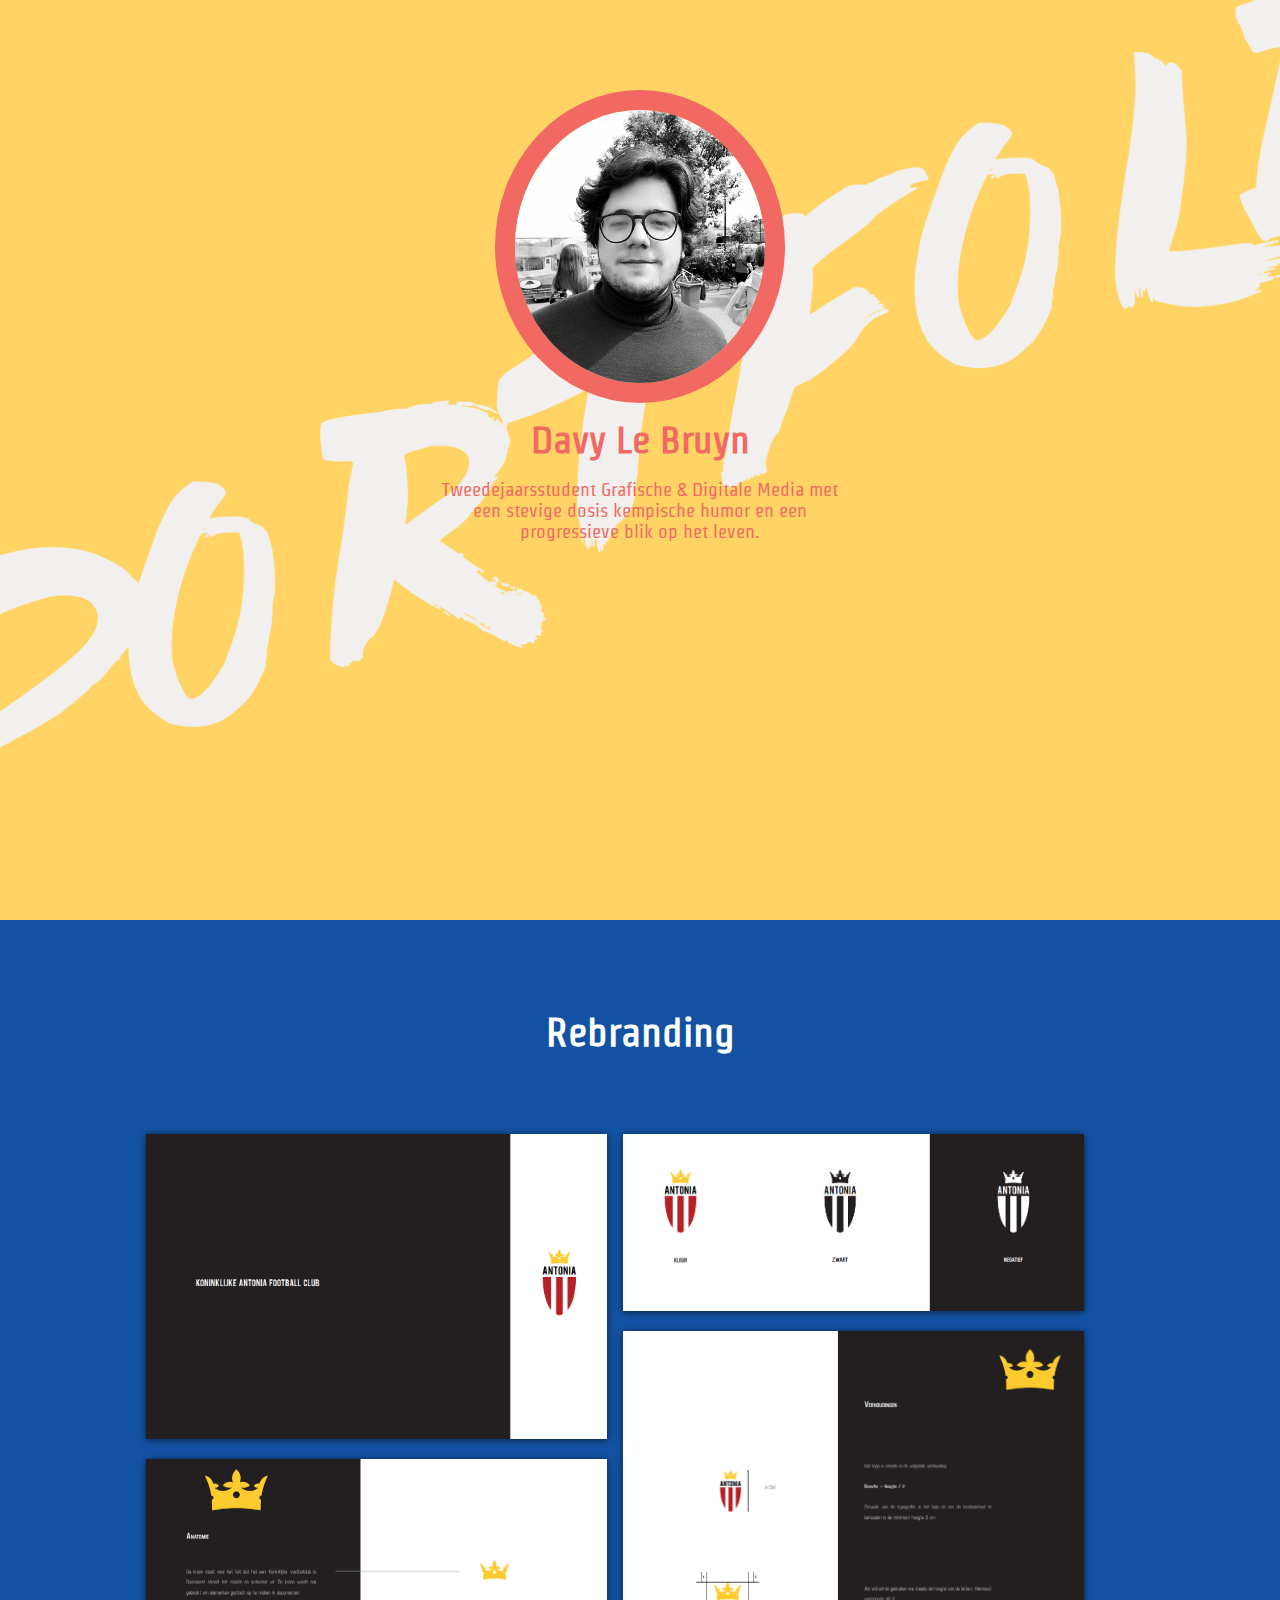
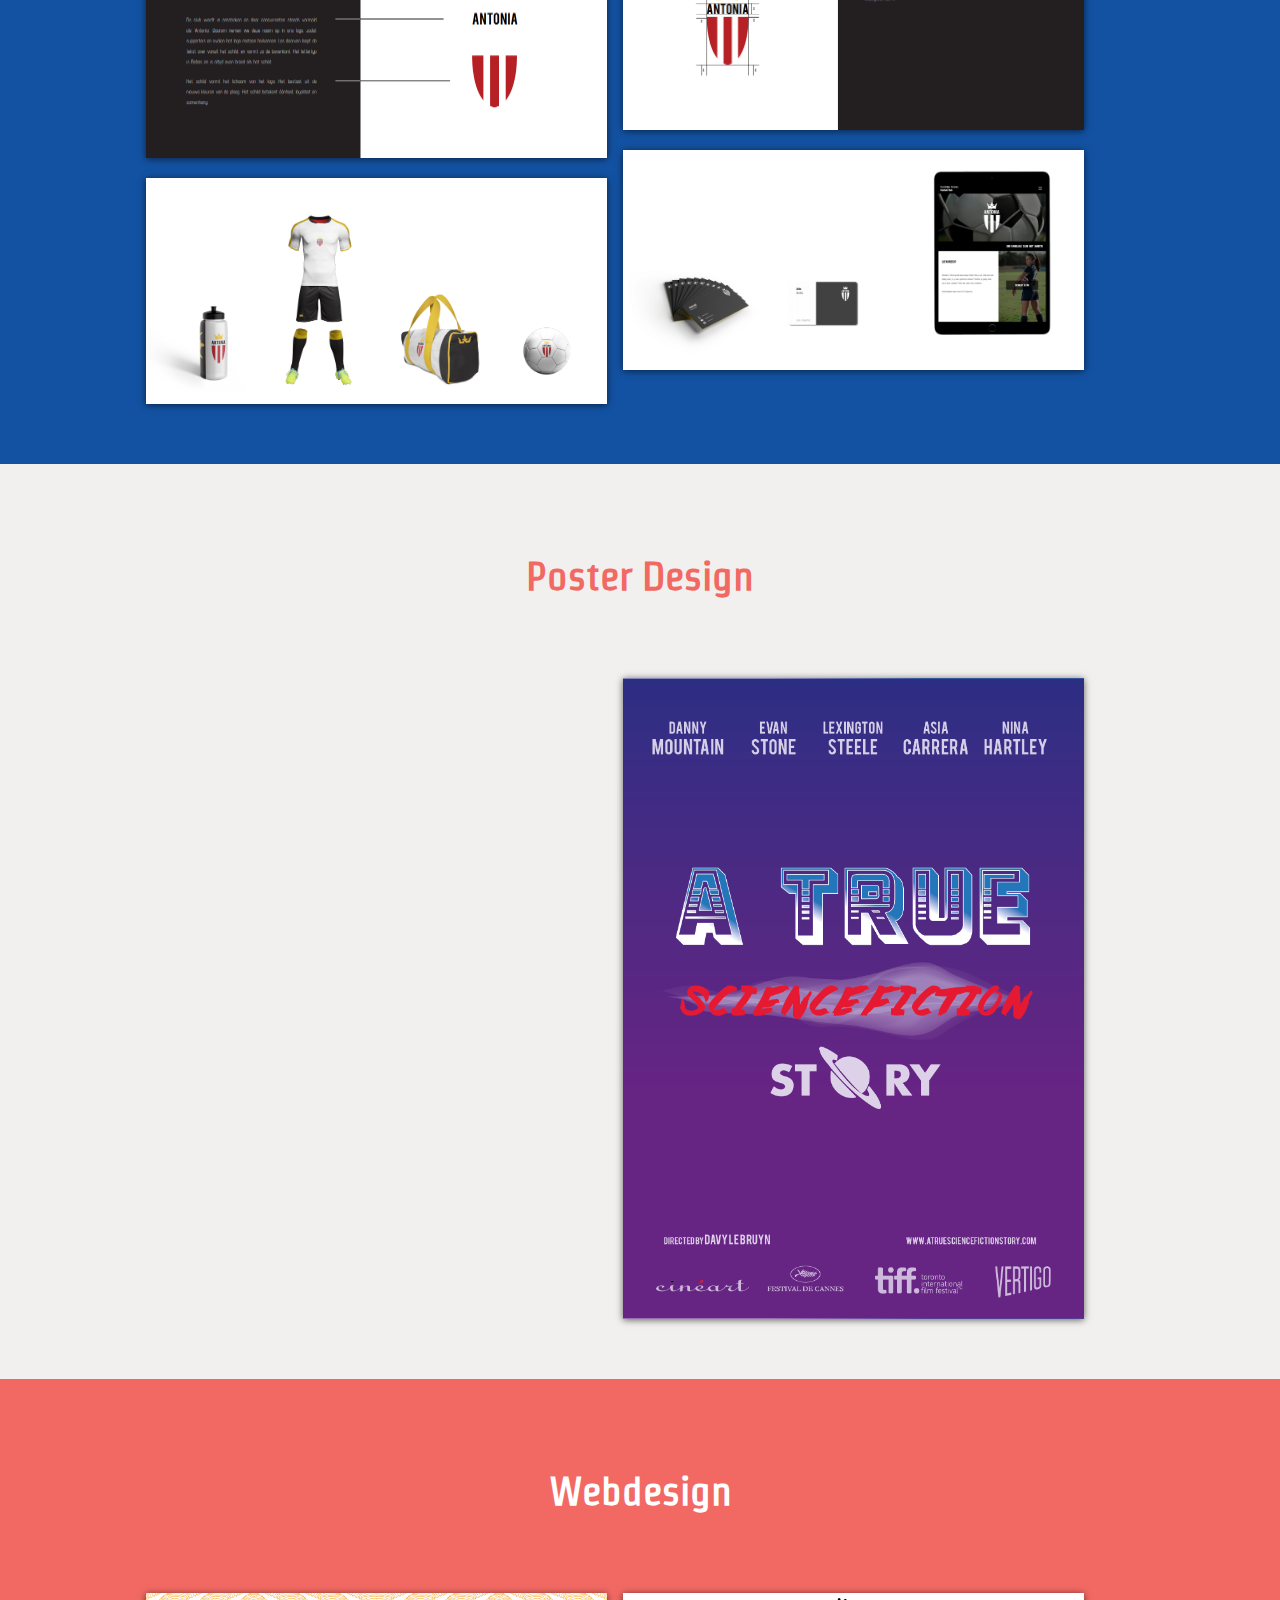
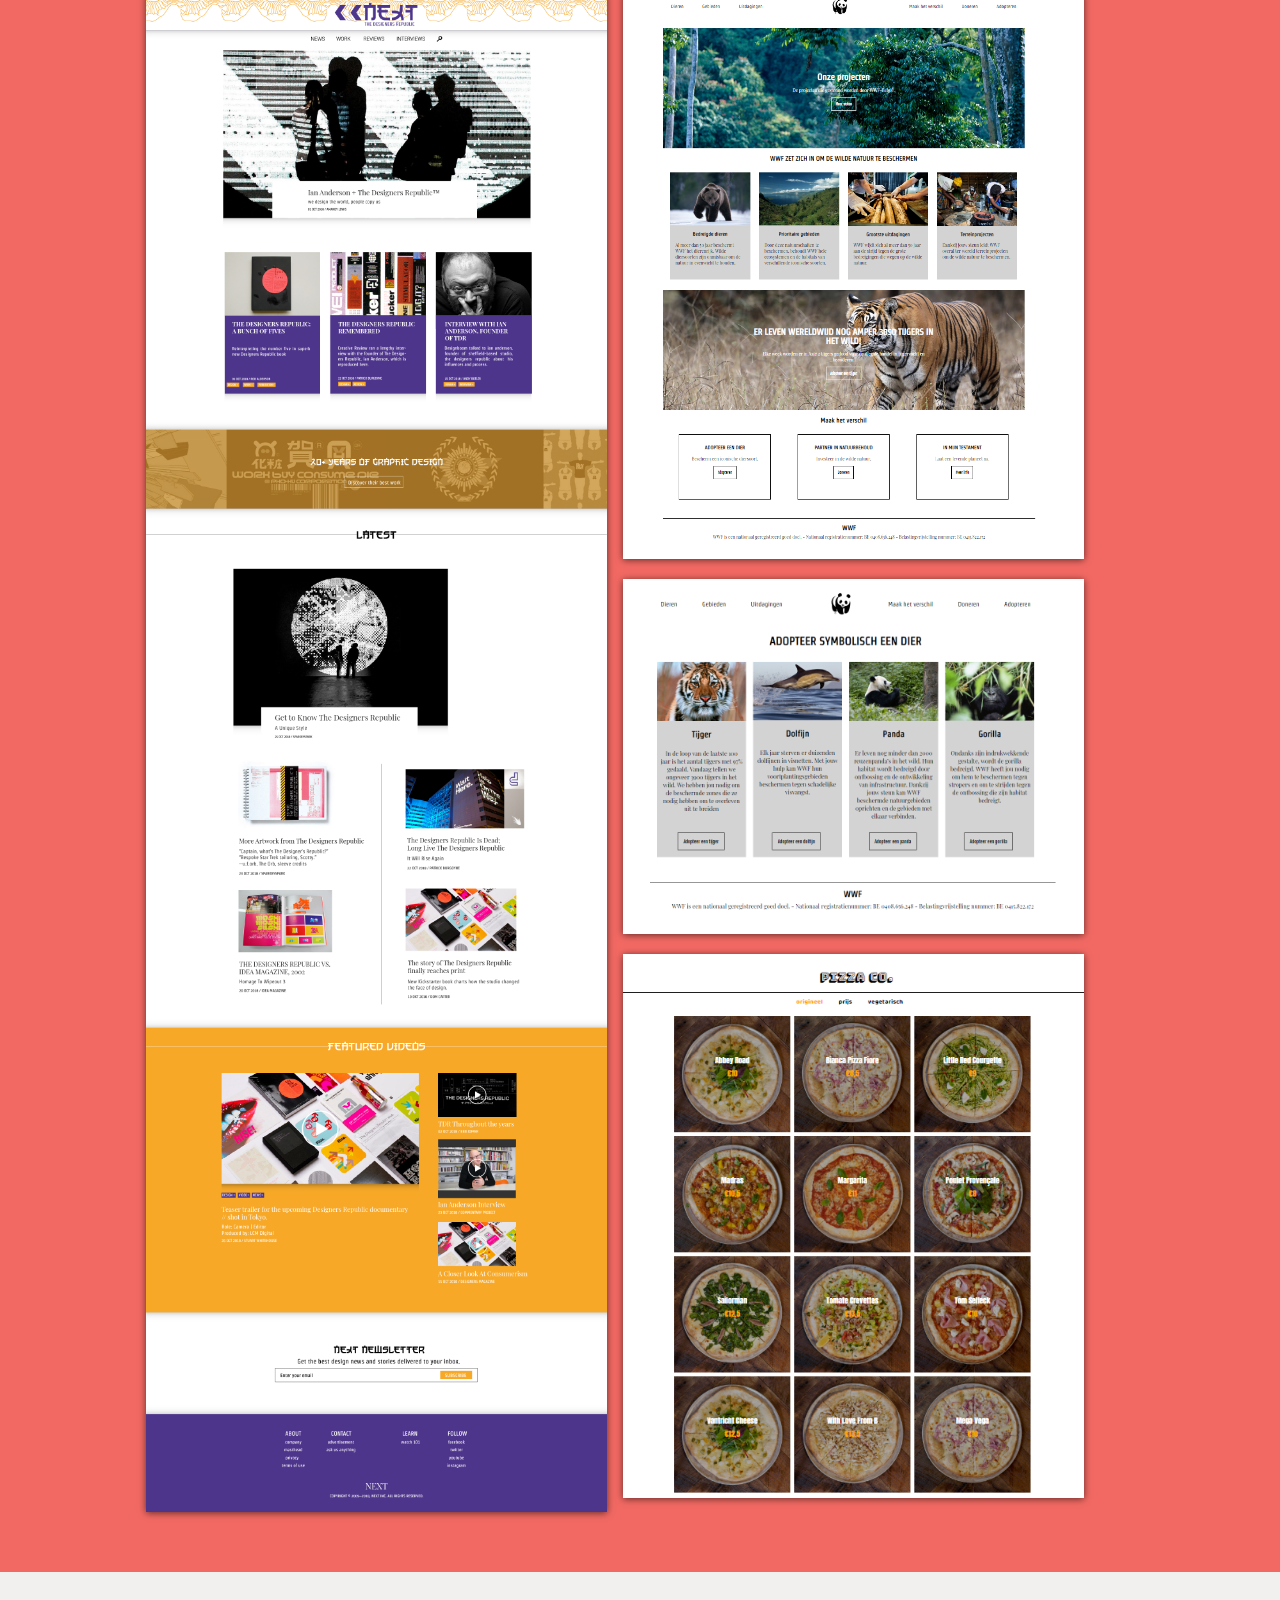
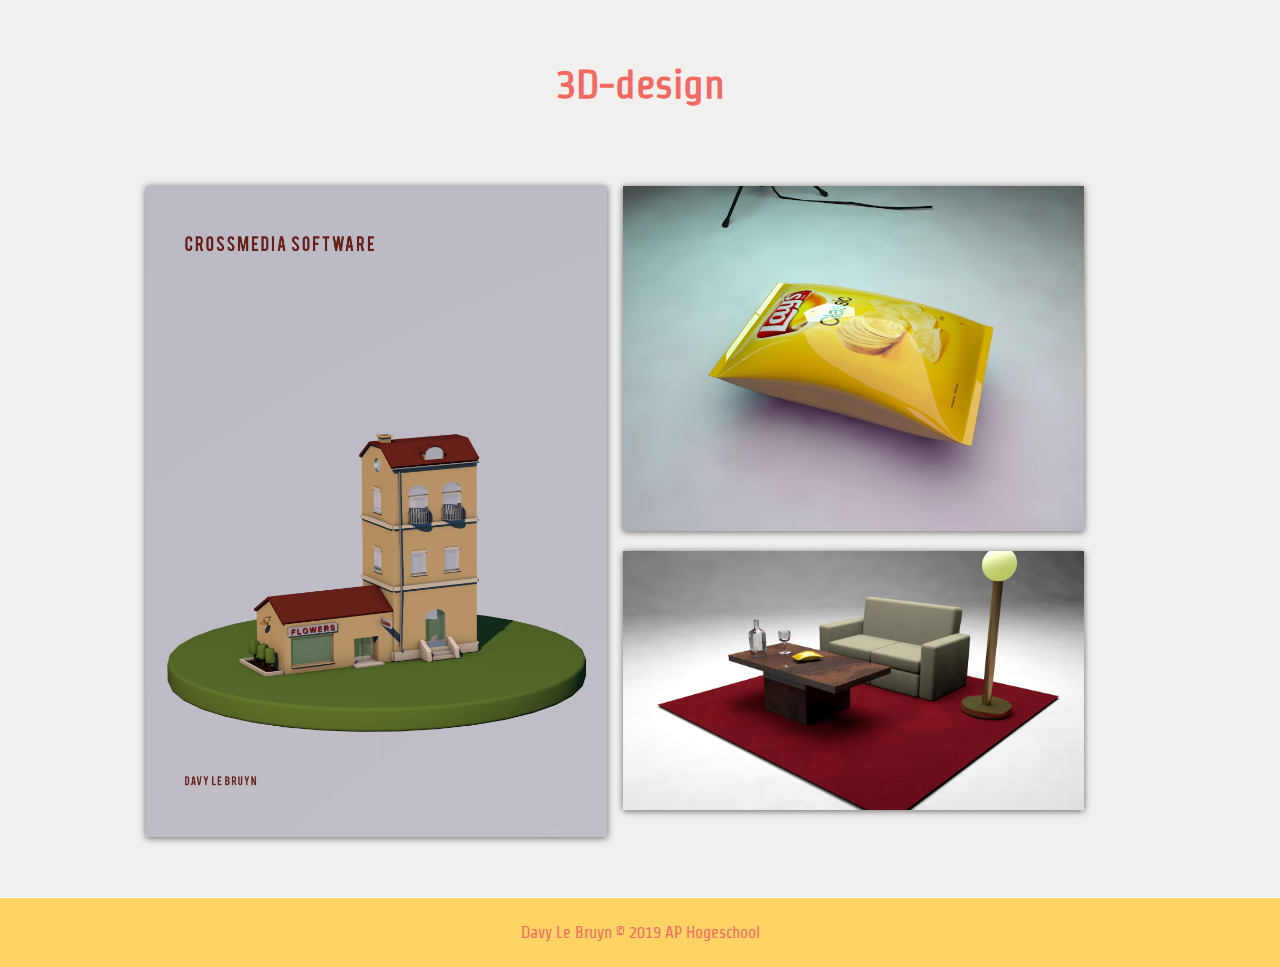
==== index.html @ 3d8a5cb6 "Initial commit" ====
<!DOCTYPE html>
<html lang="en">
    <head>
        <meta charset="UTF-8">
        <title>Index</title>

        <link rel="stylesheet" href="css/style.css">
        <link href="https://fonts.googleapis.com/css?family=Playfair+Display|Strait" rel="stylesheet">
        <link rel="stylesheet" type="text/css" media="screen" href="http://cdnjs.cloudflare.com/ajax/libs/fancybox/1.3.4/jquery.fancybox-1.3.4.css" />
        <style type="text/css">
            a.fancybox img {
                border: none;
                box-shadow: 0 1px 7px rgba(0,0,0,0.6);
            } 
        </style>
    </head>
    <body>

        <div class="header">
            <div class="contact">
                <img src="img/Foto.jpg" alt="">
                <div class="about">
                    <h1>Davy Le Bruyn</h1>
                    <p>Tweedejaarsstudent Grafische &amp; Digitale Media met een stevige dosis kempische humor en een progressieve blik op het leven.</p>
                </div>
            </div>
        </div>

        <div class="item blue">
            <h3>Rebranding</h3>
            <div class="row">
                <div class="column">
                    <img src="img/Rebranding_Antonia_1.PNG" alt="" class="fancybox">
                    <img src="img/Rebranding_Antonia_2.PNG" alt="" class="fancybox">
                    <img src="img/Rebranding_Antonia_5.PNG" alt="" class="fancybox">
                </div>
                <div class="column">
                    <img src="img/Rebranding_Antonia_3.PNG" alt="" class="fancybox">
                    <img src="img/Rebranding_Antonia_4.PNG" alt="" class="fancybox">
                    <img src="img/Rebranding_Antonia_6.PNG" alt="" class="fancybox">
                </div>
            </div>
        </div>

        <div class="item grey">
            <h3>Poster Design</h3>
            <div class="row">
                <div class="column">
                    <img src="img/Poster_illustratief.png" alt="" class="fancybox">
                </div>
                <div class="column">
                    <img src="img/Poster_typografisch.png" alt="" class="fancybox">
                </div>
            </div>
        </div>

        <div class="item orange">
            <h3>Webdesign</h3>
            <div class="row">
                <div class="column">
                    <img src="img/site_next.png" alt="" class="fancybox">
                </div>
                <div class="column">
                    <img src="img/site_wwf.png" alt="" class="fancybox"> 
                    <img src="img/site_wwf2.png" alt="" class="fancybox">
                    <img src="img/site_pizzaco.PNG" alt="" class="fancybox">
                </div>
            </div>
        </div>

        <div class="item grey">
            <h3>3D-design</h3>
            <div class="row">
                <div class="column">
                    <img src="img/3D_Modeling_1.png" alt="" class="fancybox">
                </div>
                <div class="column">
                    <img src="img/3D_Modeling_2.jpg" alt="" class="fancybox">
                    <img src="img/3D_Modeling_3.jpg" alt="" class="fancybox">
                </div>
            </div>
        </div>

        <div class="footer yellow">
            <p>Davy Le Bruyn &copy; 2019 AP Hogeschool</p>
        </div>

        <script type="text/javascript" src="http://code.jquery.com/jquery-1.11.0.min.js"></script>
        <script type="text/javascript" src="http://code.jquery.com/jquery-migrate-1.2.1.min.js"></script>
        <script type="text/javascript" src="http://cdnjs.cloudflare.com/ajax/libs/fancybox/1.3.4/jquery.fancybox-1.3.4.pack.min.js"></script>
        <script type="text/javascript">
            $(function($){
                var addToAll = false;
                var gallery = true;
                var titlePosition = 'inside';
                $(addToAll ? 'img' : 'img.fancybox').each(function(){
                    var $this = $(this);
                    var title = $this.attr('title');
                    var src = $this.attr('data-big') || $this.attr('src');
                    var a = $('<a href="#" class="fancybox"></a>').attr('href', src).attr('title', title);
                    $this.wrap(a);
                });
                if (gallery)
                    $('a.fancybox').attr('rel', 'fancyboxgallery');
                $('a.fancybox').fancybox({
                    titlePosition: titlePosition
                });
            });
            $.noConflict();
        </script>

    </body>
</html>
---- css/style.css ----
body {
    width: 100%;
    height: auto;
    background-color: white;
    margin: 0;
}

h1, h2 {
    font-family: 'Strait', sans-serif;
    margin: 10px 0;
    color: firebrick;
}

.item h3 {
    font-family: 'Strait', sans-serif;
    font-size: 250%;
    padding-bottom: 30px;
}

p, a {
    font-family: 'Strait', sans-serif;
}

.header {
    text-align: center;
    font-size: 120%;
    padding: 10px;
    height: 100vh;
    background-color: #FFD464;
    color: #F26963;
    background-image: url(portfolio.png);
    background-size: cover;
}

.header h1 {
    color: #F26963;
}

.contact {
    text-align: center;
    max-width: 400px;
    margin: 80px auto;
}

.contact img {
    width: 250px;
    height: auto;
    border-radius: 50%;
    border: 20px solid #F26963;
}

.contact img:hover {
    transform: scale(1.05);
    cursor: pointer;
}

.item {
    text-align: center;
    padding: 50px 0;
}

.row {
    display: flex;
    flex-wrap: wrap;
    padding: 0 4px;
    width: 80%;
    margin: 0 auto;
}

.column {
    flex: 45%;
    max-width: 45%;
    padding: 0px 8px;
}

.column img {
    margin-top 8px;
    vertical-align: middle;
    max-width: 100%;
    height: auto;
    margin: 10px;
}

.column img:hover {
    transform: scale(1.02);
    cursor: pointer;
}


.orange {
    background-color: #F26963;
    color: white;
}

.grey {
    background-color: #F1F0EE;
    color: #F26963;
}

.blue {
    background-color: #1352A2;
    color: white;
}

.yellow {
    background-color: #FFD464;
    color: white;
}

.footer {
    text-align: center;
    border-top: 1px solid white;
    padding: 10px;
    margin: 0;
    color: #F26963;
}

@media screen and (max-width: 600px) {
    .column {
        flex: 100%;
        max-width: 100%;
    }
}
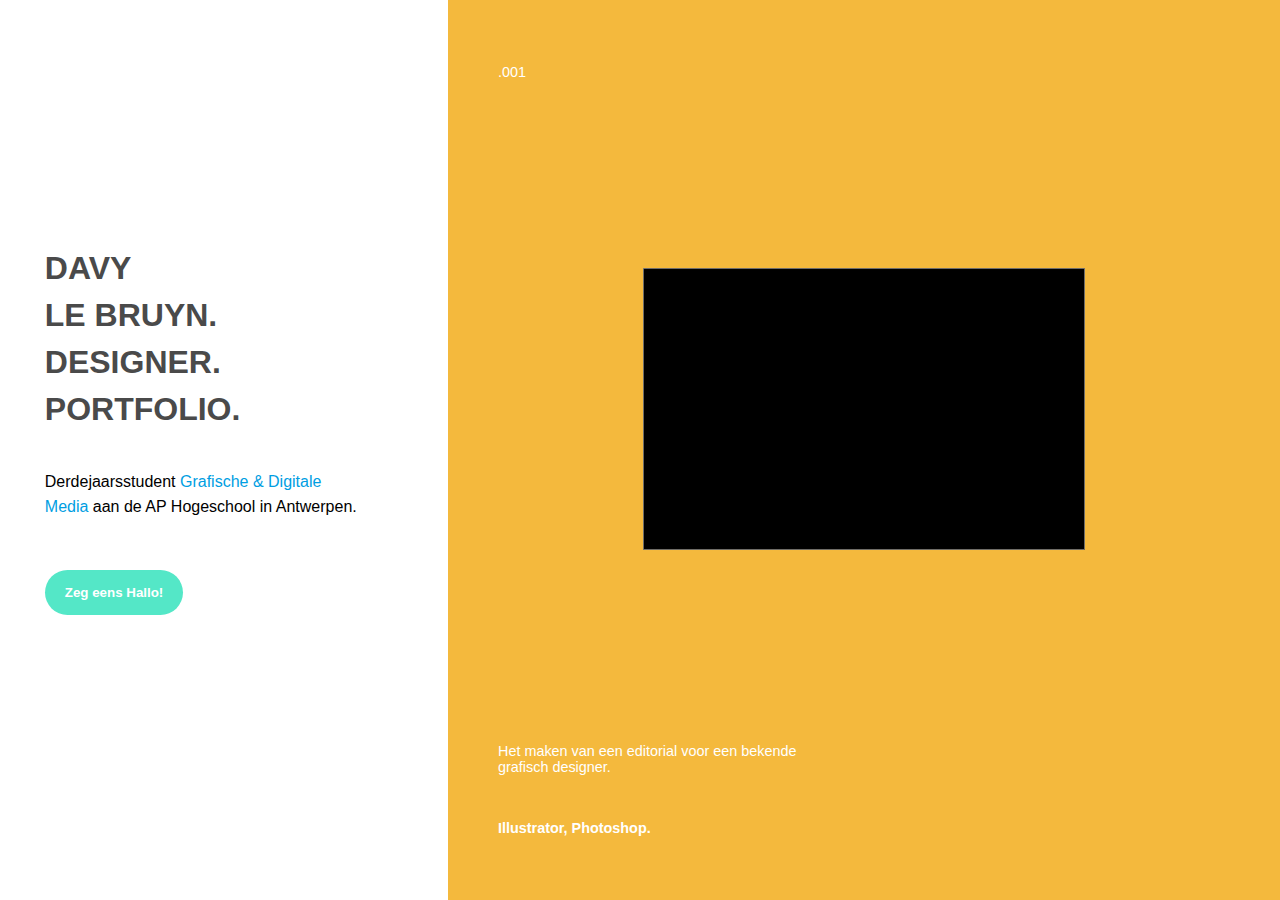
==== commit d59b1314: "Kleine aanpassingen" ====
--- a/index.html
+++ b/index.html
@@ -2,112 +2,187 @@
 <html lang="en">
     <head>
         <meta charset="UTF-8">
-        <title>Index</title>
+        <title>Portfolio</title>
+        <meta name="viewport" content="width=device-width, initial-scale=1.0">
 
+
+        <meta property="og:image" content="img/icon.ico" />
+        <meta property="og:description" content="Portfolio van Davy Le Bruyn, derdejaarsstudent Grafische & Digitale Media aan de AP Hogeschool in Antwerpen." />
+        <meta property="og:url"content="https://davylebruyn.github.io/" />
+        <meta property="og:title" content="Portfolio Davy Le Bruyn" />
+
+
+        <link rel="stylesheet" href="css/reset.css">
         <link rel="stylesheet" href="css/style.css">
-        <link href="https://fonts.googleapis.com/css?family=Playfair+Display|Strait" rel="stylesheet">
-        <link rel="stylesheet" type="text/css" media="screen" href="http://cdnjs.cloudflare.com/ajax/libs/fancybox/1.3.4/jquery.fancybox-1.3.4.css" />
-        <style type="text/css">
-            a.fancybox img {
-                border: none;
-                box-shadow: 0 1px 7px rgba(0,0,0,0.6);
-            } 
-        </style>
+        <link rel="stylesheet" href="https://use.typekit.net/ezg6evg.css">
+        <link rel="icon" href="img/icon.ico">
+
     </head>
     <body>
+        <main class="grid-container">
+            <div class="white grid-container-height">
 
-        <div class="header">
-            <div class="contact">
-                <img src="img/Foto.jpg" alt="">
-                <div class="about">
-                    <h1>Davy Le Bruyn</h1>
-                    <p>Tweedejaarsstudent Grafische &amp; Digitale Media met een stevige dosis kempische humor en een progressieve blik op het leven.</p>
-                </div>
+                <!--ABOUT-->
+                <section id="about">
+                    <div class="content">
+                        <h1>DAVY</h1>
+                        <h1>LE BRUYN.</h1>
+                        <h1>DESIGNER.</h1>
+                        <h1>PORTFOLIO.</h1>
+                        <br>
+                        <br>
+                        <p>Derdejaarsstudent <a href="https://www.ap.be/opleiding/crossmedia-ontwerp">Grafische &amp; Digitale Media</a> aan de AP Hogeschool in Antwerpen.</p>
+                        <br>
+                        <br>
+                        <a href="mailto:davy.lebruyn@student.ap.be"><button class="tourqoise mail" title="davy.lebruyn@student.ap.be">Zeg eens Hallo!</button></a>
+                    </div>
+                </section>
+
             </div>
-        </div>
 
-        <div class="item blue">
-            <h3>Rebranding</h3>
-            <div class="row">
-                <div class="column">
-                    <img src="img/Rebranding_Antonia_1.PNG" alt="" class="fancybox">
-                    <img src="img/Rebranding_Antonia_2.PNG" alt="" class="fancybox">
-                    <img src="img/Rebranding_Antonia_5.PNG" alt="" class="fancybox">
-                </div>
-                <div class="column">
-                    <img src="img/Rebranding_Antonia_3.PNG" alt="" class="fancybox">
-                    <img src="img/Rebranding_Antonia_4.PNG" alt="" class="fancybox">
-                    <img src="img/Rebranding_Antonia_6.PNG" alt="" class="fancybox">
-                </div>
+            <div class="overflow grid-container-height">
+
+                <!--ITEM 1-->
+                <section class="item yellow">
+                    <p class="number">.001</p>
+                    <div class="info-container">
+                        <p>Het maken van een editorial voor een bekende grafisch designer.</p>
+                        <br>
+                        <p class="sm">Illustrator, Photoshop.</p>
+                    </div>
+                    <div class="macbook-container">
+                        <div class="site-img">
+                            <img src="img/site-next.png" alt="">
+                        </div>
+                    </div>
+                </section>
+
+                <!--ITEM 2-->
+                <section class="item blue">
+                    <p class="number">.002</p>
+                    <div class="info-container">
+                        <p>Het vernieuwen van een bestaande website.</p>
+                        <br>
+                        <p class="sm">HTML, CSS.</p>
+                    </div>
+                    <div class="macbook-container">
+                        <div class="site-img">
+                            <img src="img/site-wwf.png" alt="">
+                        </div>
+                    </div>
+                </section>
+
+                <!--ITEM 3-->
+                <section class="item green">
+                    <p class="number">.003</p>
+                    <div class="info-container">
+                        <p>Een volledig functionerende Node.js applicatie.</p>
+                        <br>
+                        <p class="sm">Node.js, Javascript, HTML, CSS.</p>
+                    </div>
+                    <div class="img-container-1"></div>
+                </section>
+
+                <!--ITEM 4-->
+                <section class="item grey">
+                    <p class="number">.004</p>
+                    <div class="info-container">
+                        <p>Een poster voor de bloemenbeurs "Fleur Amour" in de grafische stijl Memphis Group.</p>
+                        <br>
+                        <p class="sm">Illustrator.</p>
+                    </div>
+                    <div class="img-container-2"></div>
+                </section>                   
+
+                <!--ITEM 5-->
+                <section class="item tourqoise">
+                    <p class="number">.005</p>
+                    <div class="info-container">
+                        <p>Een poster voor een grafische conventie genaamd Gravity.</p>
+                        <br>
+                        <p class="sm">After Effects, Photoshop, Illustrator.</p>
+                    </div>
+                    <div class="img-container-3"></div>
+                </section>
+
+                <!--ITEM 6-->
+                <section class="item light-blue">
+                    <p class="number">.006</p>
+                    <div class="info-container">
+                        <p>Infographic met zelf geturfde data.</p>
+                        <br>
+                        <p class="sm">Illustrator.</p>
+                    </div>
+                    <div class="macbook-container">
+                        <div class="site-img">
+                            <img src="img/infographic.png" alt="">
+                        </div>
+                    </div>
+                </section> 
+
+                <!--ITEM 1-->
+                <section class="item rose">
+                    <p class="number">.007</p>
+                    <div class="info-container">
+                        <p>Geanimeerde lyric video.</p>
+                        <br>
+                        <p class="sm">Illustrator, After Effects.</p>
+                    </div>
+                    <div class="macbook-container">
+                        <div class="site-img hidden">
+                            <video controls>
+                                <source src="img/lyric-video.mp4" type="video/mp4">
+                                Your browser does not support the video tag.
+                            </video>
+                        </div>
+                    </div> 
+                </section>
+
+                <!--SKILLS-->
+                <section class="light-grey">
+                    <div class="skillset">
+                        <h1 class="color">Skillset.</h1>
+
+                        <p>HTML, CSS.</p>
+                        <div class="skills">
+                            <div class="html level"></div>
+                        </div>
+
+                        <p>JavaScript.</p>
+                        <div class="skills">
+                            <div class="javascript level"></div>
+                        </div>
+
+                        <p>Node.js, EJS.</p>
+                        <div class="skills">
+                            <div class="node level"></div>
+                        </div>
+
+                        <p>WordPress.</p>
+                        <div class="skills">
+                            <div class="wordpress level"></div>
+                        </div>
+
+                        <p>Illustrator.</p>
+                        <div class="skills">
+                            <div class="illustrator level"></div>
+                        </div>
+
+                        <p>After Effects, Premiere Pro.</p>
+                        <div class="skills">
+                            <div class="premiere level"></div>
+                        </div>
+
+                        <p class="sm-2">(Ook nog photoshop, Indesign, en een beetje php.)</p>
+                    </div>
+                </section>
+
+                <!--SKILLS-->
+                <section class="footer">
+                    <p>Gemaakt door Davy Le Bruyn - Custom in HTML en CSS.</p>
+                </section>
+
             </div>
-        </div>
-
-        <div class="item grey">
-            <h3>Poster Design</h3>
-            <div class="row">
-                <div class="column">
-                    <img src="img/Poster_illustratief.png" alt="" class="fancybox">
-                </div>
-                <div class="column">
-                    <img src="img/Poster_typografisch.png" alt="" class="fancybox">
-                </div>
-            </div>
-        </div>
-
-        <div class="item orange">
-            <h3>Webdesign</h3>
-            <div class="row">
-                <div class="column">
-                    <img src="img/site_next.png" alt="" class="fancybox">
-                </div>
-                <div class="column">
-                    <img src="img/site_wwf.png" alt="" class="fancybox"> 
-                    <img src="img/site_wwf2.png" alt="" class="fancybox">
-                    <img src="img/site_pizzaco.PNG" alt="" class="fancybox">
-                </div>
-            </div>
-        </div>
-
-        <div class="item grey">
-            <h3>3D-design</h3>
-            <div class="row">
-                <div class="column">
-                    <img src="img/3D_Modeling_1.png" alt="" class="fancybox">
-                </div>
-                <div class="column">
-                    <img src="img/3D_Modeling_2.jpg" alt="" class="fancybox">
-                    <img src="img/3D_Modeling_3.jpg" alt="" class="fancybox">
-                </div>
-            </div>
-        </div>
-
-        <div class="footer yellow">
-            <p>Davy Le Bruyn &copy; 2019 AP Hogeschool</p>
-        </div>
-
-        <script type="text/javascript" src="http://code.jquery.com/jquery-1.11.0.min.js"></script>
-        <script type="text/javascript" src="http://code.jquery.com/jquery-migrate-1.2.1.min.js"></script>
-        <script type="text/javascript" src="http://cdnjs.cloudflare.com/ajax/libs/fancybox/1.3.4/jquery.fancybox-1.3.4.pack.min.js"></script>
-        <script type="text/javascript">
-            $(function($){
-                var addToAll = false;
-                var gallery = true;
-                var titlePosition = 'inside';
-                $(addToAll ? 'img' : 'img.fancybox').each(function(){
-                    var $this = $(this);
-                    var title = $this.attr('title');
-                    var src = $this.attr('data-big') || $this.attr('src');
-                    var a = $('<a href="#" class="fancybox"></a>').attr('href', src).attr('title', title);
-                    $this.wrap(a);
-                });
-                if (gallery)
-                    $('a.fancybox').attr('rel', 'fancyboxgallery');
-                $('a.fancybox').fancybox({
-                    titlePosition: titlePosition
-                });
-            });
-            $.noConflict();
-        </script>
-
+        </main>
     </body>
 </html>--- a/css/style.css
+++ b/css/style.css
@@ -1,123 +1,278 @@
 body {
+    overflow: none;
+    margin: 0;
+    font-family: museo-sans, sans-serif;
+}
+
+section {
+    position: relative;
+}
+
+h1 {
+    font-size: 200%;
+    font-family: museo-sans-rounded, sans-serif;
+    font-weight: 700;
+    color: #4A4A4A;
+    padding: 5px 0;
+}
+
+.content h1:hover {
+    text-decoration: line-through;
+    cursor: default;
+}
+
+p a {
+    text-decoration: none;
+    color: #009EE2;
+}
+
+p a:hover {
+    text-decoration: underline;
+}
+
+button {
+    color: white;
+    padding: 15px 20px;
+    margin: 15px 0 40px;
+    border-radius: 30px;
+    border: none;
+    font-weight: bold;
+}
+
+button:hover {
+    -webkit-box-shadow: 0px 5px 40px -15px rgba(0,0,0,0.57);
+    -moz-box-shadow: 0px 5px 40px -15px rgba(0,0,0,0.57);
+    transition: all 0.4s ease 0s;
+    background-color: #009EE2;
+}
+
+#about {
+    position: relative;
+    top: 50%;
+    transform: translateY(-50%);
+    padding: 0 20% 0 10%;
+}
+
+#about p {
+    line-height: 25px;
+}
+
+#about h1, #about p {
+    margin: auto;
+}
+
+.blue {
+    background-color: #005BA9;
+}
+
+.light-blue {
+    background-color: #009EE2;
+}
+
+.green {
+    background-color: #B4DDBF;
+}
+
+.tourqoise {
+    background-color: #54E7C7;
+}
+
+.yellow {
+    background-color: #F4B93D;
+}
+
+.rose {
+    background-color: #EABAD8;
+}
+
+.light-grey {
+    background-color: #F4F3F3;
+}
+
+.white {
+    background-color: ##FAFAFA;
+}
+
+.grey {
+    background-color: #4A4A4A;
+}
+
+.grid-container-height, .item {
+    height: 100vh;
+}
+
+.item {
+    color: white;
+    font-size: 90%;
+}
+
+.sm {
+    font-weight: bold;
+}
+
+.sm-2 {
+    font-size: 80%;
+}
+
+.overflow {
+    overflow: auto;
+}
+
+.hidden {
+    overflow: hidden;
+}
+
+.grid-container {
+    display: grid;
+    grid-template-columns: 35% 65%;
+}
+
+#about {
+
+}
+
+.number {
+    position: absolute;
+    top: 50px;
+    left: 50px; 
+}
+
+.info-container {
+    position: absolute;
+    bottom: 50px;
+    left: 50px;
+    width: 300px;
+}
+
+.macbook-container {
+    background-image: url("../img/macbook.png");
+    background-repeat: no-repeat;
+    background-position: center;
+    background-size: contain;
+    transform: scale(0.8);
+    position: relative;
+    height: inherit;
+    display: flex;
+    justify-content: center;
+    align-items: center;
+    padding-bottom: 4.8%;
+    bottom: 5%;
+}
+
+.site-img {
+    width: 66%;
+    height: 0;
+    padding-bottom: 42%;
+    overflow: auto;
+    position: relative;
+    background-color: black;
+    border: grey solid 1px;
+}
+
+.site-img:hover {
+    cursor: s-resize;
+}
+
+.site-img img {
     width: 100%;
     height: auto;
-    background-color: white;
-    margin: 0;
-}
-
-h1, h2 {
-    font-family: 'Strait', sans-serif;
-    margin: 10px 0;
-    color: firebrick;
-}
-
-.item h3 {
-    font-family: 'Strait', sans-serif;
-    font-size: 250%;
-    padding-bottom: 30px;
-}
-
-p, a {
-    font-family: 'Strait', sans-serif;
-}
-
-.header {
+    position: absolute;
+}
+
+.site-img video {
+    width: 100%;
+    height: auto;
+    position: absolute;
+    top: 5%;
+}
+
+.img-container-1 {
+    background:url("../img/iphone-site.png");
+}
+
+.img-container-2 {
+    background:url("../img/poster-fleuramour.png");
+}
+
+.img-container-3 {
+    background:url("../img/poster-gravity.png");
+}
+
+.img-container-1, .img-container-2, .img-container-3 {
+    background-repeat: no-repeat;
+    background-position: center;
+    background-size: contain;
+    height: inherit;
+    transform: scale(0.6);
+}
+
+.img-container img {
+    max-width: 70vh;
+    max-height: 100%;
+}
+
+.skillset {
+    width: 70%;
+    margin: 0 20% 0 10%;
+    padding: 10% 0;
+}
+
+.skillset h1 {
+    margin-bottom: 20px;
+}
+
+.skills {
+    width: 100%;
+    background-color: #FAFAFA;
+    height: 20px;
+    margin: 20px 0;
+    border-radius: 25px;
+}
+
+.level {
+    height: 20px;
+    background-color: #54E7C7;
+    border-radius: 25px;
+}
+
+.html {width: 90%;}
+.javascript {width: 90%;}
+.node {width: 70%;}
+.wordpress {width: 75%;}
+.illustrator {width: 85%;}
+.premiere {width: 70%;}
+
+.footer {
+    padding: 30px;
+    color: white;
+    font-size: 80%;
     text-align: center;
-    font-size: 120%;
-    padding: 10px;
-    height: 100vh;
-    background-color: #FFD464;
-    color: #F26963;
-    background-image: url(portfolio.png);
-    background-size: cover;
-}
-
-.header h1 {
-    color: #F26963;
-}
-
-.contact {
-    text-align: center;
-    max-width: 400px;
-    margin: 80px auto;
-}
-
-.contact img {
-    width: 250px;
-    height: auto;
-    border-radius: 50%;
-    border: 20px solid #F26963;
-}
-
-.contact img:hover {
-    transform: scale(1.05);
-    cursor: pointer;
-}
-
-.item {
-    text-align: center;
-    padding: 50px 0;
-}
-
-.row {
-    display: flex;
-    flex-wrap: wrap;
-    padding: 0 4px;
-    width: 80%;
-    margin: 0 auto;
-}
-
-.column {
-    flex: 45%;
-    max-width: 45%;
-    padding: 0px 8px;
-}
-
-.column img {
-    margin-top 8px;
-    vertical-align: middle;
-    max-width: 100%;
-    height: auto;
-    margin: 10px;
-}
-
-.column img:hover {
-    transform: scale(1.02);
-    cursor: pointer;
-}
-
-
-.orange {
-    background-color: #F26963;
-    color: white;
-}
-
-.grey {
-    background-color: #F1F0EE;
-    color: #F26963;
-}
-
-.blue {
-    background-color: #1352A2;
-    color: white;
-}
-
-.yellow {
-    background-color: #FFD464;
-    color: white;
-}
-
-.footer {
-    text-align: center;
-    border-top: 1px solid white;
-    padding: 10px;
-    margin: 0;
-    color: #F26963;
-}
-
-@media screen and (max-width: 600px) {
-    .column {
-        flex: 100%;
-        max-width: 100%;
+    background-color: #222222;
+}
+
+::-webkit-scrollbar {
+    width: 5px;
+}
+
+::-webkit-scrollbar-track {
+    background: #f1f1f1; 
+}
+
+::-webkit-scrollbar-thumb {
+    background: #888; 
+}
+
+::-webkit-scrollbar-thumb:hover {
+    background: #555; 
+}
+
+
+@media only screen and (max-width: 800px) {
+    .grid-container {
+        grid-template-columns: 100%;
     }
-}
+
+    .macbook-container {
+        transform: scale(0.95);
+    }
+}
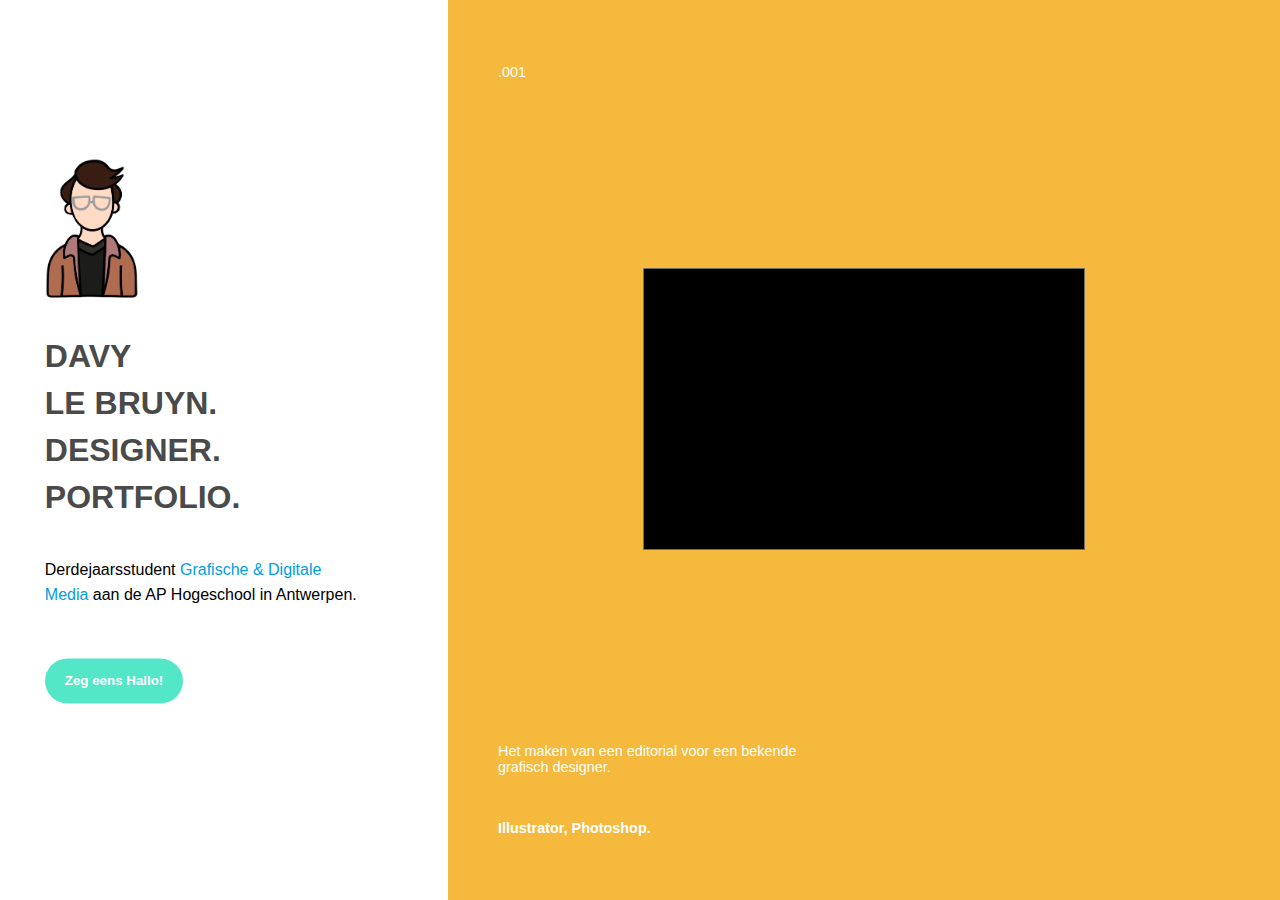
==== commit 3b32ab11: "Illustratie Toegevoegd" ====
--- a/index.html
+++ b/index.html
@@ -1,30 +1,31 @@
 <!DOCTYPE html>
 <html lang="en">
-    <head>
+    <head>        
         <meta charset="UTF-8">
-        <title>Portfolio</title>
         <meta name="viewport" content="width=device-width, initial-scale=1.0">
-
-
         <meta property="og:image" content="img/icon.ico" />
         <meta property="og:description" content="Portfolio van Davy Le Bruyn, derdejaarsstudent Grafische & Digitale Media aan de AP Hogeschool in Antwerpen." />
         <meta property="og:url"content="https://davylebruyn.github.io/" />
         <meta property="og:title" content="Portfolio Davy Le Bruyn" />
 
+        <title>Portfolio van Davy Le Bruyn</title>
 
         <link rel="stylesheet" href="css/reset.css">
         <link rel="stylesheet" href="css/style.css">
         <link rel="stylesheet" href="https://use.typekit.net/ezg6evg.css">
         <link rel="icon" href="img/icon.ico">
 
+        <script src="https://kit.fontawesome.com/9ecc97d8d3.js" crossorigin="anonymous"></script>
     </head>
     <body>
         <main class="grid-container">
+
+            <!--LINKS-->
             <div class="white grid-container-height">
-
                 <!--ABOUT-->
                 <section id="about">
-                    <div class="content">
+                    <div class="content fade">
+                        <img src="img/me.png" alt="" class="me">
                         <h1>DAVY</h1>
                         <h1>LE BRUYN.</h1>
                         <h1>DESIGNER.</h1>
@@ -40,17 +41,17 @@
 
             </div>
 
+            <!--RECHTS-->
             <div class="overflow grid-container-height">
-
                 <!--ITEM 1-->
                 <section class="item yellow">
-                    <p class="number">.001</p>
-                    <div class="info-container">
+                    <p class="number fade">.001</p>
+                    <div class="info-container fade">
                         <p>Het maken van een editorial voor een bekende grafisch designer.</p>
                         <br>
                         <p class="sm">Illustrator, Photoshop.</p>
                     </div>
-                    <div class="macbook-container">
+                    <div class="macbook-container fade">
                         <div class="site-img">
                             <img src="img/site-next.png" alt="">
                         </div>
@@ -65,7 +66,7 @@
                         <br>
                         <p class="sm">HTML, CSS.</p>
                     </div>
-                    <div class="macbook-container">
+                    <div class="macbook-container fade">
                         <div class="site-img">
                             <img src="img/site-wwf.png" alt="">
                         </div>
@@ -80,7 +81,8 @@
                         <br>
                         <p class="sm">Node.js, Javascript, HTML, CSS.</p>
                     </div>
-                    <div class="img-container-1"></div>
+                    <p class="link"><a href="https://toila.herokuapp.com/" target="_blank"><i class="fas fa-link fa-2x"></i></a></p>
+                    <div class="img-container-1 fade"></div>
                 </section>
 
                 <!--ITEM 4-->
@@ -91,18 +93,18 @@
                         <br>
                         <p class="sm">Illustrator.</p>
                     </div>
-                    <div class="img-container-2"></div>
+                    <div class="img-container-2 fade"></div>
                 </section>                   
 
                 <!--ITEM 5-->
                 <section class="item tourqoise">
                     <p class="number">.005</p>
                     <div class="info-container">
-                        <p>Een poster voor een grafische conventie genaamd Gravity.</p>
+                        <p>Experimentele poster voor een grafische conventie genaamd Gravity.</p>
                         <br>
                         <p class="sm">After Effects, Photoshop, Illustrator.</p>
                     </div>
-                    <div class="img-container-3"></div>
+                    <div class="img-container-3 fade"></div>
                 </section>
 
                 <!--ITEM 6-->
@@ -113,14 +115,14 @@
                         <br>
                         <p class="sm">Illustrator.</p>
                     </div>
-                    <div class="macbook-container">
+                    <div class="macbook-container fade">
                         <div class="site-img">
                             <img src="img/infographic.png" alt="">
                         </div>
                     </div>
                 </section> 
 
-                <!--ITEM 1-->
+                <!--ITEM 7-->
                 <section class="item rose">
                     <p class="number">.007</p>
                     <div class="info-container">
@@ -128,7 +130,7 @@
                         <br>
                         <p class="sm">Illustrator, After Effects.</p>
                     </div>
-                    <div class="macbook-container">
+                    <div class="macbook-container fade">
                         <div class="site-img hidden">
                             <video controls>
                                 <source src="img/lyric-video.mp4" type="video/mp4">
@@ -139,7 +141,7 @@
                 </section>
 
                 <!--SKILLS-->
-                <section class="light-grey">
+                <section class="light-grey fade">
                     <div class="skillset">
                         <h1 class="color">Skillset.</h1>
 
@@ -177,9 +179,9 @@
                     </div>
                 </section>
 
-                <!--SKILLS-->
+                <!--FOOTER-->
                 <section class="footer">
-                    <p>Gemaakt door Davy Le Bruyn - Custom in HTML en CSS.</p>
+                    <p>Gemaakt door Davy Le Bruyn - HTML en CSS.</p>
                 </section>
 
             </div>
--- a/css/style.css
+++ b/css/style.css
@@ -61,6 +61,12 @@
     margin: auto;
 }
 
+.me {
+    width: 30%;
+    height: auto;
+    margin-bottom: 30px;
+}
+
 .blue {
     background-color: #005BA9;
 }
@@ -135,6 +141,20 @@
     position: absolute;
     top: 50px;
     left: 50px; 
+}
+
+.link {
+    position: absolute;
+    right: 50px;
+    bottom: 50px;
+}
+
+.fa-link {
+    color: white;
+}
+
+.fa-link:hover {
+    color: #009EE2;
 }
 
 .info-container {
@@ -237,21 +257,21 @@
 
 .html {width: 90%;}
 .javascript {width: 90%;}
-.node {width: 70%;}
+.node {width: 80%;}
 .wordpress {width: 75%;}
 .illustrator {width: 85%;}
 .premiere {width: 70%;}
 
 .footer {
     padding: 30px;
-    color: white;
+    color: #A1A1A1;
     font-size: 80%;
     text-align: center;
     background-color: #222222;
 }
 
 ::-webkit-scrollbar {
-    width: 5px;
+    width: 6px;
 }
 
 ::-webkit-scrollbar-track {
@@ -266,6 +286,58 @@
     background: #555; 
 }
 
+.fade {
+    animation: fadeIn ease 2s;
+    -webkit-animation: fadeIn ease 2s;
+    -moz-animation: fadeIn ease 2s;
+    -o-animation: fadeIn ease 2s;
+    -ms-animation: fadeIn ease 2s;
+}
+
+@keyframes fadeIn {
+    0% {
+        opacity:0;
+    }
+    100% {
+        opacity:1;
+    }
+}
+
+@-moz-keyframes fadeIn {
+    0% {
+        opacity:0;
+    }
+    100% {
+        opacity:1;
+    }
+}
+
+@-webkit-keyframes fadeIn {
+    0% {
+        opacity:0;
+    }
+    100% {
+        opacity:1;
+    }
+}
+
+@-o-keyframes fadeIn {
+    0% {
+        opacity:0;
+    }
+    100% {
+        opacity:1;
+    }
+}
+
+@-ms-keyframes fadeIn {
+    0% {
+        opacity:0;
+    }
+    100% {
+        opacity:1;
+    }
+}
 
 @media only screen and (max-width: 800px) {
     .grid-container {
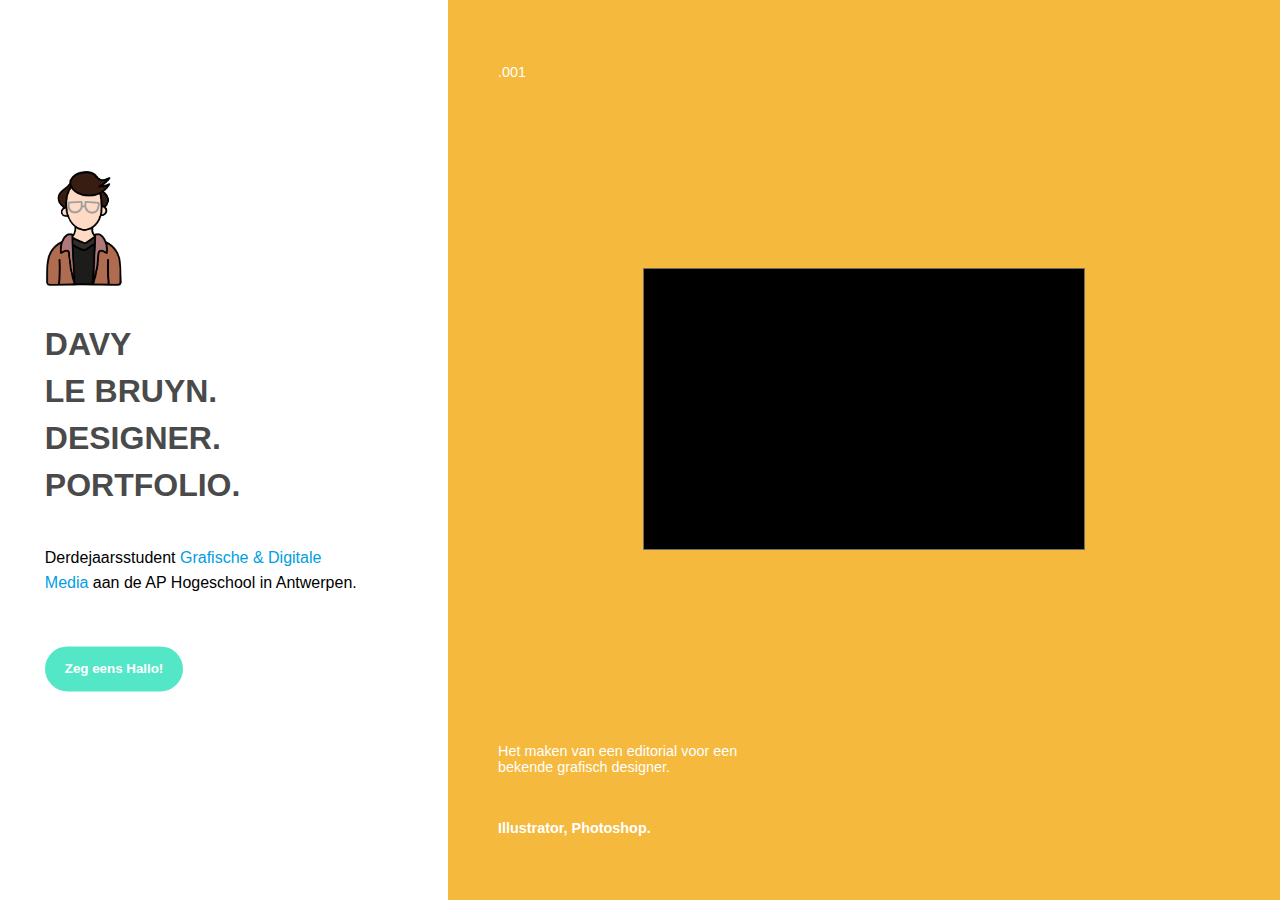
==== commit 1cc5276d: "Correcties voor mobile" ====
--- a/index.html
+++ b/index.html
@@ -89,7 +89,7 @@
                 <section class="item grey">
                     <p class="number">.004</p>
                     <div class="info-container">
-                        <p>Een poster voor de bloemenbeurs "Fleur Amour" in de grafische stijl Memphis Group.</p>
+                        <p>Poster voor de bloemenbeurs "Fleur Amour" in de grafische stijl Memphis Group.</p>
                         <br>
                         <p class="sm">Illustrator.</p>
                     </div>
--- a/css/style.css
+++ b/css/style.css
@@ -62,7 +62,7 @@
 }
 
 .me {
-    width: 30%;
+    width: 25%;
     height: auto;
     margin-bottom: 30px;
 }
@@ -161,7 +161,7 @@
     position: absolute;
     bottom: 50px;
     left: 50px;
-    width: 300px;
+    width: 280px;
 }
 
 .macbook-container {
@@ -348,3 +348,20 @@
         transform: scale(0.95);
     }
 }
+
+@media only screen and (max-width: 600px) {
+    .info-container {
+        left: 25px;
+        bottom: 25px;
+    }
+    
+    .number {
+        left: 25px;
+        top: 25px;
+    }
+    
+    .link {
+        right: 25px;
+        bottom: 25px;
+    }
+}
